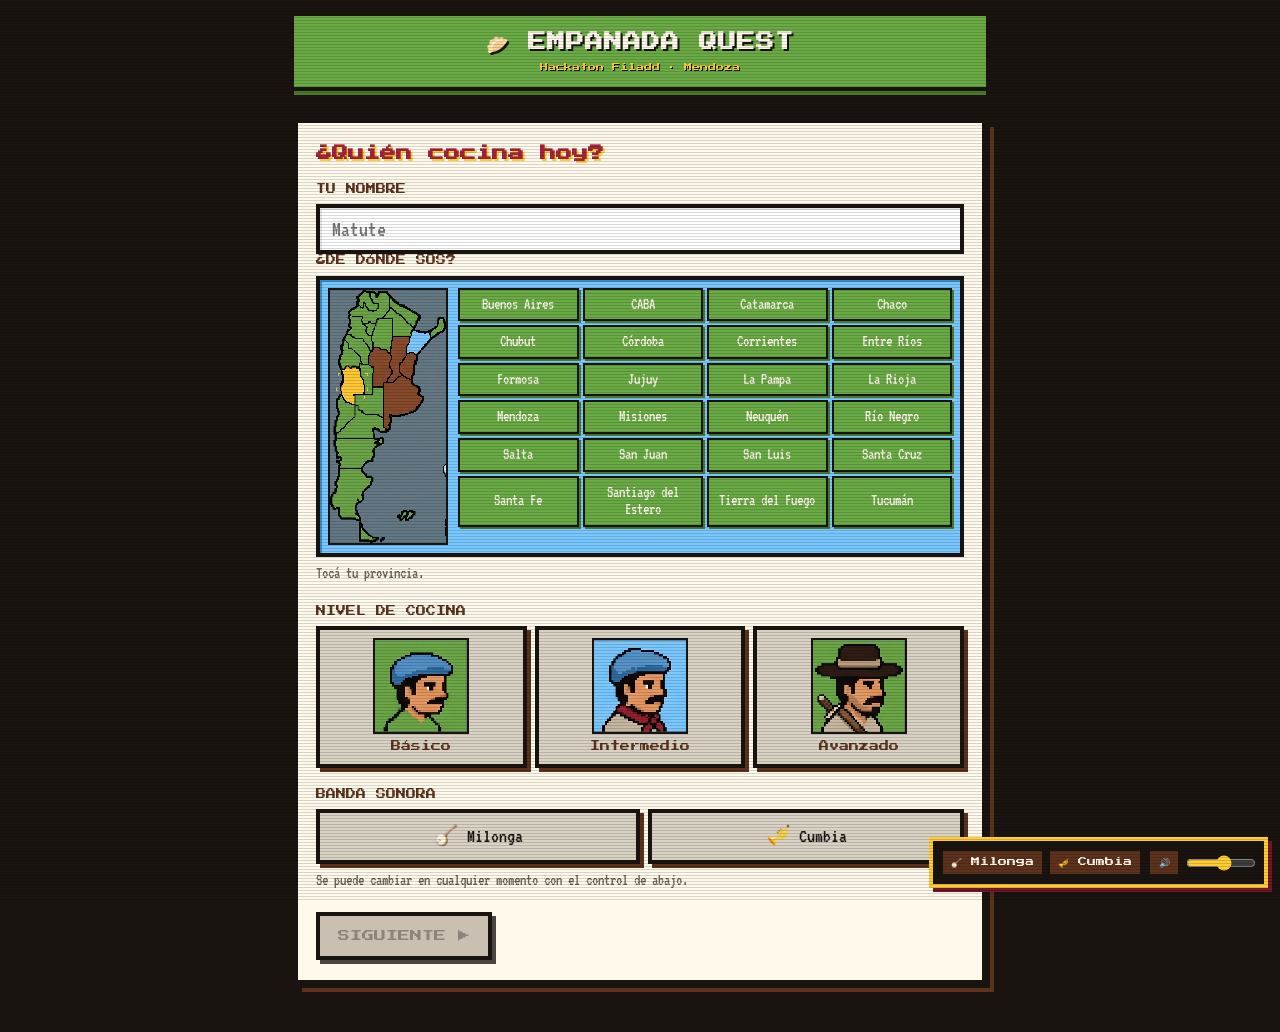
==== index.html @ ff3ee217 "Initial commit: Empanada Quest — juego web para aprender a cocinar Flujo completo en 8 pantallas (pe" ====
<!DOCTYPE html>
<html lang="es">
<head>
  <meta charset="UTF-8" />
  <meta name="viewport" content="width=device-width, initial-scale=1.0" />
  <title>Empanada Quest — Aprendé a cocinar empanadas criollas</title>
  <link rel="preconnect" href="https://fonts.googleapis.com" />
  <link rel="preconnect" href="https://fonts.gstatic.com" crossorigin />
  <link href="https://fonts.googleapis.com/css2?family=Press+Start+2P&family=VT323&display=swap" rel="stylesheet" />
  <link rel="stylesheet" href="styles.css" />
</head>
<body>
  <div class="crt-overlay"></div>

  <!-- Audio (loop durante todo el juego) -->
  <audio id="audio-milonga" src="music/milonga.mp3" loop preload="auto"></audio>
  <audio id="audio-cumbia"  src="music/cumbia.mp3"  loop preload="auto"></audio>

  <!-- Reproductor flotante -->
  <div class="music-player" id="music-player">
    <div class="music-player__tracks">
      <button class="music-btn" data-track="milonga" type="button">🪕 Milonga</button>
      <button class="music-btn" data-track="cumbia"  type="button">🎺 Cumbia</button>
    </div>
    <button class="music-btn music-btn--mute" id="btn-mute" type="button" title="Silenciar">🔊</button>
    <input id="volume" class="music-volume" type="range" min="0" max="100" value="55" aria-label="Volumen" />
  </div>

  <div class="app">
    <header class="hud">
      <h1 class="hud__title">🥟 EMPANADA QUEST</h1>
      <p class="hud__tag">Hackaton Filadd · Mendoza</p>
    </header>

    <main class="screens">

      <!-- 1. Welcome -->
      <section class="screen screen--welcome is-active" data-screen="welcome">
        <h2 class="screen__title">¿Quién cocina hoy?</h2>

        <label class="field">
          <span class="field__label">Tu nombre</span>
          <input id="input-name" class="field__input" type="text" maxlength="20" placeholder="Matute" autocomplete="off" />
        </label>

        <div class="field">
          <span class="field__label">¿De dónde sos?</span>
          <div class="map-wrap">
            <img class="sprite map-wrap__bg" src="assets/sprites/argentina.png" alt="" aria-hidden="true" />
            <div id="map-grid" class="map-grid" aria-label="Mapa de Argentina"></div>
          </div>
          <p class="field__hint">Tocá tu provincia.</p>
        </div>

        <div class="field">
          <span class="field__label">Nivel de cocina</span>
          <div class="skill-cards" id="skill-group">
            <label class="skill-card">
              <input type="radio" name="skill" value="basico" />
              <img src="assets/sprites/avatar-basico.png" alt="Básico" class="sprite skill-card__sprite" />
              <span class="skill-card__label">Básico</span>
            </label>
            <label class="skill-card">
              <input type="radio" name="skill" value="intermedio" />
              <img src="assets/sprites/avatar-intermedio.png" alt="Intermedio" class="sprite skill-card__sprite" />
              <span class="skill-card__label">Intermedio</span>
            </label>
            <label class="skill-card">
              <input type="radio" name="skill" value="avanzado" />
              <img src="assets/sprites/avatar-avanzado.png" alt="Avanzado" class="sprite skill-card__sprite" />
              <span class="skill-card__label">Avanzado</span>
            </label>
          </div>
        </div>

        <div class="field">
          <span class="field__label">Banda sonora</span>
          <div class="radio-group">
            <label class="radio"><input type="radio" name="welcome-track" value="milonga" /><span>🪕 Milonga</span></label>
            <label class="radio"><input type="radio" name="welcome-track" value="cumbia"  /><span>🎺 Cumbia</span></label>
          </div>
          <p class="field__hint">Se puede cambiar en cualquier momento con el control de abajo.</p>
        </div>

        <button id="btn-to-recipe" class="btn btn--primary" disabled>Siguiente ▶</button>
      </section>

      <!-- 2. Recipe selection -->
      <section class="screen screen--recipe" data-screen="recipe">
        <h2 class="screen__title">Elegí la receta</h2>

        <div class="recipe-card recipe-card--selected">
          <img src="assets/sprites/empanada-cocida.png" alt="Empanada" class="sprite recipe-card__sprite" />
          <div class="recipe-card__info">
            <h3>Empanadas criollas</h3>
            <p>De carne cortada a cuchillo. Clásicas de Argentina.</p>
          </div>
        </div>

        <div class="field">
          <span class="field__label">¿Cómo las cocinamos?</span>
          <div class="radio-group" id="style-group">
            <label class="radio"><input type="radio" name="style" value="horno" checked /><span>🔥 Al horno</span></label>
            <label class="radio"><input type="radio" name="style" value="fritas" /><span>🍳 Fritas</span></label>
          </div>
        </div>

        <div class="field">
          <span class="field__label">Pasas de uva</span>
          <div class="radio-group" id="raisins-group">
            <label class="radio"><input type="radio" name="raisins" value="no" checked /><span>Sin pasas</span></label>
            <label class="radio"><input type="radio" name="raisins" value="si" /><span>Con pasas (norte)</span></label>
          </div>
        </div>

        <div class="field">
          <span class="field__label">¿Cuántas hacemos?</span>
          <div class="radio-group" id="count-mode-group">
            <label class="radio"><input type="radio" name="countMode" value="empanadas" checked /><span>Por empanadas</span></label>
            <label class="radio"><input type="radio" name="countMode" value="comensales" /><span>Por comensales</span></label>
          </div>

          <div id="count-empanadas" class="count-input">
            <input id="input-empanadas" type="range" min="6" max="48" step="6" value="24" />
            <div class="count-readout"><span id="readout-empanadas">24</span> empanadas</div>
          </div>

          <div id="count-comensales" class="count-input is-hidden">
            <input id="input-comensales" type="number" min="1" max="12" value="6" />
            <div class="count-readout"><span id="readout-comensales">24</span> empanadas (4 por comensal)</div>
          </div>
        </div>

        <div class="nav-row">
          <button class="btn btn--ghost" data-back="welcome">◀ Volver</button>
          <button id="btn-to-ingredients" class="btn btn--primary">Ver ingredientes ▶</button>
        </div>
      </section>

      <!-- 3. Ingredients -->
      <section class="screen screen--ingredients" data-screen="ingredients">
        <h2 class="screen__title">Ingredientes</h2>
        <p class="screen__sub" id="ingredients-sub">Para 24 empanadas</p>
        <div id="ingredients-list" class="ingredients-list"></div>

        <div class="nav-row">
          <button class="btn btn--ghost" data-back="recipe">◀ Volver</button>
          <button id="btn-to-shopping" class="btn btn--primary">¿Dónde consigo esto? ▶</button>
        </div>
      </section>

      <!-- 4. Shopping suggestions -->
      <section class="screen screen--shopping" data-screen="shopping">
        <h2 class="screen__title">¿Dónde comprar?</h2>

        <label class="celiac-check">
          <input type="checkbox" id="input-celiac" />
          <span>¿Algún comensal es celíaco? 🌾</span>
        </label>
        <p id="celiac-note" class="celiac-note is-hidden">Las tapas y la harina aparecen como <b>sin TACC</b>. Buscá el logo oficial.</p>

        <h3 class="section-title">🏪 Comercios cerca tuyo</h3>
        <div id="stores-list" class="stores-list"></div>

        <h3 class="section-title">🥟 Comparativa de tapas (abril 2026)</h3>
        <p class="note">Precios estimados en ARS.</p>
        <div id="tapas-table" class="tapas-table"></div>

        <h3 class="section-title">👨‍🍳 Recomendaciones</h3>
        <div id="recommendations" class="recommendations"></div>

        <div class="nav-row">
          <button class="btn btn--ghost" data-back="ingredients">◀ Volver</button>
          <button id="btn-to-checklist" class="btn btn--primary">Armar lista de compras ▶</button>
        </div>
      </section>

      <!-- 5. Shopping checklist -->
      <section class="screen screen--checklist" data-screen="checklist">
        <h2 class="screen__title">Lista de compras</h2>
        <p class="screen__sub">Tildá a medida que vayas consiguiendo las cosas.</p>

        <div class="progress">
          <div id="progress-bar" class="progress__bar"></div>
          <span id="progress-label" class="progress__label">0 / 0</span>
        </div>

        <div id="checklist" class="checklist"></div>

        <div class="nav-row">
          <button class="btn btn--ghost" data-back="shopping">◀ Volver</button>
          <button id="btn-to-kitchen" class="btn btn--primary" disabled>A la cocina ▶</button>
        </div>
      </section>

      <!-- 6. Kitchen -->
      <section class="screen screen--kitchen" data-screen="kitchen">
        <h2 class="screen__title">La cocina</h2>

        <div class="kitchen-scene">
          <img id="kitchen-gaucho" class="sprite kitchen-scene__gaucho" src="assets/sprites/avatar-intermedio.png" alt="Gaucho" />
          <div class="kitchen-scene__bubble" id="kitchen-bubble">¡Arrancamos!</div>
          <div class="kitchen-scene__bench">
            <img class="sprite kitchen-scene__item" src="assets/sprites/tabla.png" alt="Tabla" />
            <img class="sprite kitchen-scene__item" src="assets/sprites/cuchillo.png" alt="Cuchillo" />
            <img class="sprite kitchen-scene__item" src="assets/sprites/olla.png" alt="Olla" />
            <img class="sprite kitchen-scene__item" src="assets/sprites/bowl-relleno.png" alt="Bowl" />
            <img class="sprite kitchen-scene__item" src="assets/sprites/sarten.png" alt="Sartén" />
            <img class="sprite kitchen-scene__item" src="assets/sprites/fuego.png" alt="Fuego" />
          </div>
        </div>

        <h3 class="section-title">Utensilios</h3>
        <ul id="utensils-list" class="utensils-list"></ul>

        <div class="nav-row">
          <button class="btn btn--ghost" data-back="checklist">◀ Volver</button>
          <button id="btn-start-cooking" class="btn btn--primary">¡Empezar a cocinar! ▶</button>
        </div>
      </section>

      <!-- 7. Cooking with timer -->
      <section class="screen screen--cooking" data-screen="cooking">
        <h2 class="screen__title">¡A cocinar!</h2>
        <p class="note" title="Es tiempo de juego, no real">⏱ Tiempo total: <span id="total-time">0</span>s (tiempo de juego — no real).</p>

        <div class="progress">
          <div id="cook-bar" class="progress__bar"></div>
          <span id="cook-label" class="progress__label">00:00</span>
        </div>

        <ol id="steps-list" class="steps-list"></ol>

        <div class="nav-row">
          <button id="btn-pause" class="btn btn--ghost">⏸ Pausar</button>
          <button id="btn-skip"  class="btn btn--ghost">⏭ Saltar paso</button>
        </div>
      </section>

      <!-- 8. Done -->
      <section class="screen screen--done" data-screen="done">
        <div class="done-hero">
          <img src="assets/sprites/empanada-cocida.png" alt="Empanadas" class="sprite done-hero__sprite" />
          <h2 id="done-title" class="screen__title">¡Listas!</h2>
          <p id="done-message" class="done-message"></p>
        </div>

        <ul id="done-summary" class="done-summary"></ul>

        <div class="nav-row">
          <button id="btn-replay" class="btn btn--primary">🔁 Jugar de nuevo</button>
          <button id="btn-share" class="btn btn--ghost">📋 Compartir</button>
        </div>
      </section>

    </main>
  </div>

  <script src="js/data.js"></script>
  <script src="js/state.js"></script>
  <script src="js/scaling.js"></script>
  <script src="js/music.js"></script>
  <script src="js/screens.js"></script>
  <script src="js/app.js"></script>
</body>
</html>
---- styles.css ----
/* ============================================================
   Empanada Quest — estilo 8 bits gaucho
   Paleta limitada, tipografías pixel, bordes box-shadow, steps().
   ============================================================ */

:root {
  --c-pampa: #6aaa45;
  --c-pampa-dark: #4a7a2a;
  --c-cielo: #78c8ff;
  --c-cielo-dark: #3a8dc8;
  --c-sol: #ffcc33;
  --c-tierra: #8a4b2a;
  --c-tierra-dark: #5c321c;
  --c-facon: #d9d2c4;
  --c-poncho: #a4243b;
  --c-poncho-dark: #70162a;
  --c-noche: #1a1410;
  --c-blanco: #fff9ec;
  --c-gris: #6b6258;

  --pixel: 4px;
  --pixel-half: 2px;

  --font-title: 'Press Start 2P', monospace;
  --font-body: 'VT323', monospace;
}

* {
  box-sizing: border-box;
  margin: 0;
  padding: 0;
}

html, body {
  background: var(--c-noche);
  color: var(--c-blanco);
  font-family: var(--font-body);
  font-size: 22px;
  line-height: 1.35;
  min-height: 100vh;
  image-rendering: pixelated;
  -webkit-font-smoothing: none;
  -moz-osx-font-smoothing: grayscale;
}

img, .sprite {
  image-rendering: pixelated;
  image-rendering: -moz-crisp-edges;
  display: block;
}

/* Scanlines CRT sutil */
.crt-overlay {
  pointer-events: none;
  position: fixed; inset: 0;
  background: repeating-linear-gradient(
    to bottom,
    rgba(0,0,0,0) 0 2px,
    rgba(0,0,0,0.15) 2px 3px
  );
  z-index: 9999;
  mix-blend-mode: multiply;
}

.app {
  max-width: 720px;
  margin: 0 auto;
  padding: 16px 14px 48px;
}

/* ---------- HUD ---------- */
.hud {
  background: var(--c-pampa);
  border-bottom: var(--pixel) solid var(--c-noche);
  padding: 14px 16px;
  text-align: center;
  box-shadow:
    0 var(--pixel) 0 var(--c-pampa-dark),
    0 calc(var(--pixel) * 2) 0 var(--c-noche);
  margin-bottom: 28px;
}
.hud__title {
  font-family: var(--font-title);
  font-size: 18px;
  color: var(--c-blanco);
  text-shadow: 2px 2px 0 var(--c-noche);
  letter-spacing: 1px;
}
.hud__tag {
  font-family: var(--font-title);
  font-size: 8px;
  color: var(--c-sol);
  margin-top: 8px;
  text-shadow: 1px 1px 0 var(--c-noche);
}

/* ---------- Pantallas ---------- */
.screens { display: block; }
.screen {
  display: none;
  background: var(--c-blanco);
  color: var(--c-noche);
  padding: 20px 18px;
  box-shadow:
    var(--pixel) var(--pixel) 0 var(--c-noche),
    calc(var(--pixel) * 2) calc(var(--pixel) * 2) 0 var(--c-tierra-dark);
  border: var(--pixel) solid var(--c-noche);
  animation: pop-in 320ms steps(4) both;
}
.screen.is-active { display: block; }
@keyframes pop-in {
  0% { transform: translateY(8px); opacity: 0; }
  100% { transform: translateY(0); opacity: 1; }
}

.screen__title {
  font-family: var(--font-title);
  font-size: 16px;
  color: var(--c-poncho);
  margin-bottom: 18px;
  text-shadow: 2px 2px 0 var(--c-sol);
}
.screen__sub {
  font-size: 20px;
  color: var(--c-gris);
  margin-bottom: 14px;
}
.section-title {
  font-family: var(--font-title);
  font-size: 12px;
  color: var(--c-tierra-dark);
  margin: 22px 0 12px;
  text-transform: uppercase;
}
.note {
  font-size: 18px;
  color: var(--c-gris);
  margin-bottom: 10px;
  font-style: italic;
}

/* ---------- Fields ---------- */
.field {
  margin-bottom: 20px;
}
.field__label {
  display: block;
  font-family: var(--font-title);
  font-size: 10px;
  color: var(--c-tierra-dark);
  margin-bottom: 8px;
  text-transform: uppercase;
}
.field__input {
  width: 100%;
  font-family: var(--font-body);
  font-size: 22px;
  padding: 10px 12px;
  border: var(--pixel) solid var(--c-noche);
  background: #fff;
  color: var(--c-noche);
  box-shadow: inset 2px 2px 0 rgba(0,0,0,0.1);
}
.field__input:focus {
  outline: none;
  box-shadow: 0 0 0 var(--pixel) var(--c-sol);
}
.field__hint {
  font-size: 16px;
  color: var(--c-gris);
  margin-top: 6px;
}

/* ---------- Skill cards (avatares) ---------- */
.skill-cards {
  display: grid;
  grid-template-columns: repeat(3, 1fr);
  gap: 8px;
}
.skill-card {
  position: relative;
  display: flex;
  flex-direction: column;
  align-items: center;
  padding: 8px 6px 10px;
  background: var(--c-facon);
  border: var(--pixel) solid var(--c-noche);
  box-shadow: var(--pixel) var(--pixel) 0 var(--c-tierra-dark);
  cursor: pointer;
  transition: transform 120ms steps(2);
}
.skill-card:hover { background: var(--c-cielo); }
.skill-card input {
  position: absolute;
  opacity: 0;
  pointer-events: none;
}
.skill-card__sprite {
  width: 96px;
  height: 96px;
  image-rendering: pixelated;
  border: 2px solid var(--c-noche);
  background: var(--c-pampa);
}
.skill-card__label {
  margin-top: 6px;
  font-family: var(--font-title);
  font-size: 10px;
  color: var(--c-tierra-dark);
  text-align: center;
}
.skill-card.is-selected {
  background: var(--c-sol);
  transform: translate(var(--pixel-half), var(--pixel-half));
  box-shadow: var(--pixel-half) var(--pixel-half) 0 var(--c-poncho-dark);
  outline: var(--pixel) solid var(--c-poncho);
}
.skill-card.is-selected .skill-card__sprite { border-color: var(--c-poncho); }
@media (max-width: 480px) {
  .skill-card__sprite { width: 72px; height: 72px; }
  .skill-card__label { font-size: 9px; }
}

/* ---------- Radios ---------- */
.radio-group {
  display: flex;
  flex-wrap: wrap;
  gap: 8px;
}
.radio {
  flex: 1 1 auto;
  min-width: 120px;
  position: relative;
  cursor: pointer;
}
.radio input {
  position: absolute;
  opacity: 0;
  pointer-events: none;
}
.radio span {
  display: block;
  text-align: center;
  background: var(--c-facon);
  color: var(--c-noche);
  padding: 10px 12px;
  border: var(--pixel) solid var(--c-noche);
  font-size: 20px;
  box-shadow: var(--pixel) var(--pixel) 0 var(--c-tierra-dark);
  transition: transform 120ms steps(2);
}
.radio input:checked + span {
  background: var(--c-sol);
  transform: translate(var(--pixel-half), var(--pixel-half));
  box-shadow: var(--pixel-half) var(--pixel-half) 0 var(--c-tierra-dark);
}
.radio:hover span { background: var(--c-cielo); }

/* ---------- Map ---------- */
.map-wrap {
  position: relative;
  display: grid;
  grid-template-columns: 120px 1fr;
  gap: 10px;
  align-items: start;
  padding: 8px;
  background: var(--c-cielo);
  border: var(--pixel) solid var(--c-noche);
  box-shadow: inset 2px 2px 0 var(--c-cielo-dark);
}
.map-wrap__bg {
  width: 120px;
  height: auto;
  image-rendering: pixelated;
  border: var(--pixel-half) solid var(--c-noche);
  background: var(--c-cielo-dark);
}
@media (max-width: 480px) {
  .map-wrap { grid-template-columns: 1fr; }
  .map-wrap__bg { width: 100px; margin: 0 auto; }
}

.map-grid {
  display: grid;
  grid-template-columns: repeat(auto-fill, minmax(100px, 1fr));
  gap: 4px;
  padding: 0;
  background: transparent;
  border: none;
  box-shadow: none;
}
.prov-tile {
  font-family: var(--font-body);
  font-size: 16px;
  padding: 6px 4px;
  background: var(--c-pampa);
  color: var(--c-blanco);
  border: var(--pixel-half) solid var(--c-noche);
  cursor: pointer;
  text-align: center;
  line-height: 1.1;
  box-shadow: var(--pixel-half) var(--pixel-half) 0 var(--c-pampa-dark);
  transition: transform 80ms steps(2);
}
.prov-tile:hover {
  background: var(--c-sol);
  color: var(--c-noche);
}
.prov-tile.is-selected {
  background: var(--c-poncho);
  color: var(--c-blanco);
  transform: translate(1px, 1px);
  box-shadow: 1px 1px 0 var(--c-poncho-dark);
  animation: pulse 600ms steps(4) infinite alternate;
}
@keyframes pulse {
  from { outline: 2px solid var(--c-sol); }
  to   { outline: 4px solid var(--c-sol); }
}

/* ---------- Buttons ---------- */
.btn {
  font-family: var(--font-title);
  font-size: 12px;
  padding: 14px 18px;
  border: var(--pixel) solid var(--c-noche);
  cursor: pointer;
  background: var(--c-facon);
  color: var(--c-noche);
  box-shadow: var(--pixel) var(--pixel) 0 var(--c-noche);
  transition: transform 80ms steps(2);
  text-transform: uppercase;
}
.btn:hover { background: var(--c-sol); }
.btn:active {
  transform: translate(var(--pixel-half), var(--pixel-half));
  box-shadow: var(--pixel-half) var(--pixel-half) 0 var(--c-noche);
}
.btn:disabled {
  background: #c9c0b1;
  color: #8b847a;
  cursor: not-allowed;
  box-shadow: var(--pixel) var(--pixel) 0 #4a4540;
}
.btn--primary {
  background: var(--c-poncho);
  color: var(--c-blanco);
}
.btn--primary:hover { background: var(--c-sol); color: var(--c-noche); }
.btn--ghost {
  background: transparent;
  color: var(--c-noche);
}

.nav-row {
  display: flex;
  justify-content: space-between;
  gap: 10px;
  margin-top: 24px;
  flex-wrap: wrap;
}
.nav-row .btn { flex: 1 1 140px; }

/* ---------- Recipe card ---------- */
.recipe-card {
  display: flex;
  gap: 14px;
  align-items: center;
  padding: 14px;
  background: var(--c-sol);
  border: var(--pixel) solid var(--c-noche);
  box-shadow: var(--pixel) var(--pixel) 0 var(--c-poncho-dark);
  margin-bottom: 22px;
}
.recipe-card__sprite {
  width: 80px;
  height: auto;
  image-rendering: pixelated;
}
.recipe-card__info h3 {
  font-family: var(--font-title);
  font-size: 12px;
  margin-bottom: 6px;
}
.recipe-card__info p {
  font-size: 18px;
  color: var(--c-tierra-dark);
}

.count-input {
  display: block;
  margin-top: 10px;
  padding: 10px;
  background: #fff;
  border: var(--pixel-half) solid var(--c-noche);
}
.count-input.is-hidden { display: none; }
.count-input input[type="range"] { width: 100%; }
.count-input input[type="number"] {
  font-family: var(--font-body);
  font-size: 24px;
  width: 100%;
  padding: 6px 8px;
  border: var(--pixel-half) solid var(--c-noche);
}
.count-readout {
  margin-top: 8px;
  font-family: var(--font-title);
  font-size: 12px;
  color: var(--c-poncho);
  text-align: center;
}

/* ---------- Ingredients ---------- */
.ingredients-list { display: flex; flex-direction: column; gap: 18px; }
.ingredient-group__title {
  font-family: var(--font-title);
  font-size: 11px;
  color: var(--c-tierra-dark);
  margin-bottom: 8px;
  text-transform: uppercase;
}
.ingredient-group__list {
  list-style: none;
  display: flex;
  flex-direction: column;
  gap: 6px;
}
.ingredient-item {
  display: grid;
  grid-template-columns: 44px 110px 1fr;
  gap: 12px;
  align-items: center;
  padding: 6px 10px;
  background: var(--c-facon);
  border-left: var(--pixel) solid var(--c-tierra);
}
.ingredient-item__icon {
  width: 40px;
  height: 40px;
  object-fit: contain;
  image-rendering: pixelated;
  text-align: center;
  font-size: 20px;
  color: var(--c-tierra);
}
.ingredient-item__icon--dot {
  display: flex;
  align-items: center;
  justify-content: center;
}
.ingredient-item__qty {
  font-family: var(--font-title);
  font-size: 11px;
  color: var(--c-poncho);
}

/* ---------- Celíaco check ---------- */
.celiac-check {
  display: flex;
  align-items: center;
  gap: 10px;
  padding: 12px;
  background: var(--c-cielo);
  border: var(--pixel) solid var(--c-noche);
  cursor: pointer;
  margin-bottom: 12px;
  font-size: 20px;
  color: var(--c-noche);
}
.celiac-check input { width: 20px; height: 20px; cursor: pointer; }
.celiac-note {
  font-size: 18px;
  padding: 8px 12px;
  background: var(--c-sol);
  border-left: var(--pixel) solid var(--c-noche);
  margin-bottom: 18px;
}
.is-hidden { display: none !important; }

/* ---------- Stores ---------- */
.stores-list {
  display: flex;
  flex-direction: column;
  gap: 12px;
}
.store-card {
  background: var(--c-facon);
  border: var(--pixel) solid var(--c-noche);
  padding: 12px;
  box-shadow: var(--pixel-half) var(--pixel-half) 0 var(--c-tierra-dark);
}
.store-card__head {
  display: flex;
  justify-content: space-between;
  gap: 8px;
  align-items: baseline;
  flex-wrap: wrap;
  margin-bottom: 4px;
}
.store-card__name {
  font-family: var(--font-title);
  font-size: 11px;
  color: var(--c-poncho);
}
.store-card__type {
  font-family: var(--font-title);
  font-size: 8px;
  color: var(--c-pampa-dark);
  background: var(--c-blanco);
  padding: 2px 6px;
  border: 1px solid var(--c-noche);
}
.store-card__meta {
  font-size: 16px;
  color: var(--c-gris);
  margin-bottom: 6px;
}
.store-card__pick { font-size: 18px; margin-bottom: 8px; }
.store-card__dir {
  display: inline-block;
  font-family: var(--font-title);
  font-size: 10px;
  color: var(--c-blanco);
  background: var(--c-pampa-dark);
  padding: 6px 10px;
  text-decoration: none;
  border: 2px solid var(--c-noche);
}
.store-card__dir:hover { background: var(--c-sol); color: var(--c-noche); }

/* ---------- Tapas table ---------- */
.tapas-table {
  display: flex;
  flex-direction: column;
  gap: 2px;
  border: var(--pixel) solid var(--c-noche);
  background: var(--c-noche);
}
.tapas-row {
  display: grid;
  grid-template-columns: 1.2fr 1.4fr 1fr 2fr;
  gap: 8px;
  padding: 10px 12px;
  background: var(--c-blanco);
  font-size: 16px;
  align-items: start;
}
.tapas-row--head {
  background: var(--c-tierra-dark);
  color: var(--c-blanco);
  font-family: var(--font-title);
  font-size: 10px;
  text-transform: uppercase;
}
.tapas-row--star {
  background: var(--c-sol);
}
.tapas-brand {
  font-family: var(--font-title);
  font-size: 11px;
  color: var(--c-poncho);
}
.tapas-row--star .tapas-brand { color: var(--c-poncho-dark); }
.tapas-where { display: block; font-weight: bold; }
.tapas-badge {
  display: block;
  font-size: 15px;
  color: var(--c-gris);
  font-style: italic;
  margin-top: 2px;
}
.tapas-row--star .tapas-badge { color: var(--c-tierra-dark); }
@media (max-width: 560px) {
  .tapas-row { grid-template-columns: 1fr; gap: 2px; }
  .tapas-row--head { display: none; }
  .tapas-brand::before { content: "Marca: "; font-family: var(--font-body); font-size: 14px; }
}

/* ---------- Recommendations ---------- */
.recommendations {
  display: flex;
  flex-direction: column;
  gap: 10px;
}
.reco-card {
  background: var(--c-facon);
  border-left: var(--pixel) solid var(--c-poncho);
  padding: 10px 12px;
}
.reco-card h4 {
  font-family: var(--font-title);
  font-size: 11px;
  color: var(--c-poncho);
  margin-bottom: 4px;
}
.reco-card p { font-size: 18px; }

/* ---------- Checklist ---------- */
.progress {
  position: relative;
  height: 26px;
  background: var(--c-noche);
  border: var(--pixel) solid var(--c-noche);
  margin-bottom: 18px;
}
.progress__bar {
  height: 100%;
  width: 0%;
  background: var(--c-pampa);
  transition: width 220ms steps(8);
  box-shadow: inset 0 -4px 0 var(--c-pampa-dark);
}
.progress__label {
  position: absolute;
  inset: 0;
  display: flex;
  align-items: center;
  justify-content: center;
  font-family: var(--font-title);
  font-size: 10px;
  color: var(--c-blanco);
  text-shadow: 1px 1px 0 var(--c-noche);
}

.checklist {
  display: flex;
  flex-direction: column;
  gap: 6px;
}
.check-item {
  display: grid;
  grid-template-columns: 26px 40px 110px 1fr;
  align-items: center;
  gap: 10px;
  padding: 8px 10px;
  background: var(--c-facon);
  border: var(--pixel-half) solid var(--c-noche);
  cursor: pointer;
  font-size: 20px;
}
.check-item input { width: 20px; height: 20px; cursor: pointer; }
.check-item__icon {
  width: 36px;
  height: 36px;
  object-fit: contain;
  image-rendering: pixelated;
  text-align: center;
  color: var(--c-tierra);
}
.check-item__icon--dot {
  display: flex;
  align-items: center;
  justify-content: center;
}
.check-item__qty {
  font-family: var(--font-title);
  font-size: 10px;
  color: var(--c-poncho);
}
.check-item.is-done {
  background: var(--c-pampa);
  color: var(--c-blanco);
  text-decoration: line-through;
}
.check-item.is-done .check-item__qty { color: var(--c-sol); }

/* ---------- Kitchen ---------- */
.kitchen-scene {
  background: linear-gradient(to bottom, var(--c-cielo) 0 60%, var(--c-tierra) 60% 100%);
  border: var(--pixel) solid var(--c-noche);
  padding: 20px 16px 30px;
  position: relative;
  margin-bottom: 20px;
  min-height: 180px;
}
.kitchen-scene__gaucho {
  width: 96px;
  height: 96px;
  display: inline-block;
  vertical-align: middle;
  image-rendering: pixelated;
  border: var(--pixel) solid var(--c-noche);
  background: var(--c-pampa);
  animation: bob 700ms steps(2) infinite alternate;
}
@keyframes bob {
  from { transform: translateY(0); }
  to   { transform: translateY(-4px); }
}
.kitchen-scene__bubble {
  display: inline-block;
  margin-left: 10px;
  padding: 8px 12px;
  background: var(--c-blanco);
  color: var(--c-noche);
  border: var(--pixel-half) solid var(--c-noche);
  font-size: 18px;
  box-shadow: var(--pixel-half) var(--pixel-half) 0 var(--c-noche);
  vertical-align: middle;
  max-width: 55%;
}
.kitchen-scene__bench {
  position: absolute;
  bottom: 6px;
  left: 16px;
  right: 16px;
  display: flex;
  justify-content: space-between;
  align-items: flex-end;
  gap: 6px;
}
.kitchen-scene__item {
  width: 48px;
  height: 48px;
  object-fit: contain;
  image-rendering: pixelated;
}

.utensils-list {
  list-style: none;
  display: flex;
  flex-wrap: wrap;
  gap: 6px;
}
.utensil-item {
  display: flex;
  align-items: center;
  gap: 8px;
  padding: 6px 10px;
  background: var(--c-facon);
  border: var(--pixel-half) solid var(--c-noche);
  font-size: 18px;
}
.utensil-item__icon {
  width: 28px;
  height: 28px;
  object-fit: contain;
  image-rendering: pixelated;
}
.utensil-item__label::before { content: "✓ "; color: var(--c-pampa-dark); }

/* ---------- Cooking ---------- */
.steps-list {
  list-style: none;
  display: flex;
  flex-direction: column;
  gap: 10px;
  counter-reset: step;
}
.step-item {
  padding: 12px;
  background: var(--c-facon);
  border-left: var(--pixel) solid var(--c-gris);
  opacity: 0.55;
  transition: opacity 200ms steps(4);
}
.step-item.is-current {
  opacity: 1;
  border-left-color: var(--c-poncho);
  background: var(--c-sol);
  animation: flash 500ms steps(4) infinite alternate;
}
@keyframes flash {
  from { box-shadow: inset 0 0 0 0 var(--c-poncho); }
  to   { box-shadow: inset 0 0 0 4px var(--c-poncho); }
}
.step-item.is-done {
  opacity: 0.9;
  background: var(--c-pampa);
  color: var(--c-blanco);
  border-left-color: var(--c-pampa-dark);
  text-decoration: line-through;
}
.step-item__head {
  display: flex;
  align-items: center;
  gap: 10px;
  margin-bottom: 6px;
}
.step-item__icon {
  width: 36px;
  height: 36px;
  object-fit: contain;
  image-rendering: pixelated;
  flex-shrink: 0;
}
.step-item__title {
  flex: 1;
  font-family: var(--font-title);
  font-size: 11px;
  color: var(--c-poncho);
}
.step-item.is-done .step-item__title { color: var(--c-blanco); }
.step-item__dur {
  font-family: var(--font-title);
  font-size: 10px;
  color: var(--c-tierra-dark);
}
.step-item__text { font-size: 18px; }

/* ---------- Done ---------- */
.done-hero {
  text-align: center;
  padding: 20px 10px;
  background: linear-gradient(180deg, var(--c-sol) 0 50%, var(--c-pampa) 50% 100%);
  border: var(--pixel) solid var(--c-noche);
  margin-bottom: 18px;
}
.done-hero__sprite {
  width: 160px;
  height: auto;
  image-rendering: pixelated;
  margin: 0 auto 8px;
  animation: pop 600ms steps(4) infinite alternate;
}
@keyframes pop {
  from { transform: scale(1); }
  to   { transform: scale(1.08); }
}
.done-message {
  font-size: 20px;
  color: var(--c-blanco);
  text-shadow: 1px 1px 0 var(--c-noche);
  margin-top: 8px;
}
.done-summary {
  list-style: none;
  display: flex;
  flex-direction: column;
  gap: 6px;
  padding: 12px;
  background: var(--c-facon);
  border: var(--pixel) solid var(--c-noche);
}
.done-summary li {
  font-size: 18px;
  padding: 4px 0;
  border-bottom: 1px dashed var(--c-gris);
}
.done-summary li:last-child { border-bottom: none; }

/* ---------- Music player (flotante) ---------- */
.music-player {
  position: fixed;
  bottom: 12px;
  right: 12px;
  z-index: 100;
  display: flex;
  align-items: center;
  gap: 6px;
  padding: 8px;
  background: var(--c-noche);
  border: var(--pixel) solid var(--c-sol);
  box-shadow: var(--pixel) var(--pixel) 0 var(--c-poncho-dark);
  font-family: var(--font-title);
  font-size: 9px;
}
.music-player__tracks {
  display: flex;
  gap: 4px;
}
.music-btn {
  font-family: var(--font-title);
  font-size: 9px;
  padding: 6px 8px;
  background: var(--c-tierra-dark);
  color: var(--c-blanco);
  border: 2px solid var(--c-noche);
  cursor: pointer;
  transition: transform 80ms steps(2);
}
.music-btn:hover { background: var(--c-poncho); }
.music-btn.is-active {
  background: var(--c-sol);
  color: var(--c-noche);
  box-shadow: inset 2px 2px 0 rgba(0,0,0,0.25);
}
.music-btn--mute { min-width: 32px; }
.music-volume {
  width: 70px;
  accent-color: var(--c-sol);
}
@media (max-width: 560px) {
  .music-player {
    bottom: 6px;
    right: 6px;
    padding: 6px;
    gap: 4px;
  }
  .music-volume { width: 48px; }
  .music-btn { padding: 4px 6px; font-size: 8px; }
}

/* ---------- Responsive tweaks ---------- */
@media (max-width: 480px) {
  .hud__title { font-size: 14px; }
  .screen__title { font-size: 13px; }
  .ingredient-item, .check-item { grid-template-columns: 90px 1fr; }
  .check-item input { grid-column: 1; }
  .check-item__qty { grid-column: 1; font-size: 9px; }
}
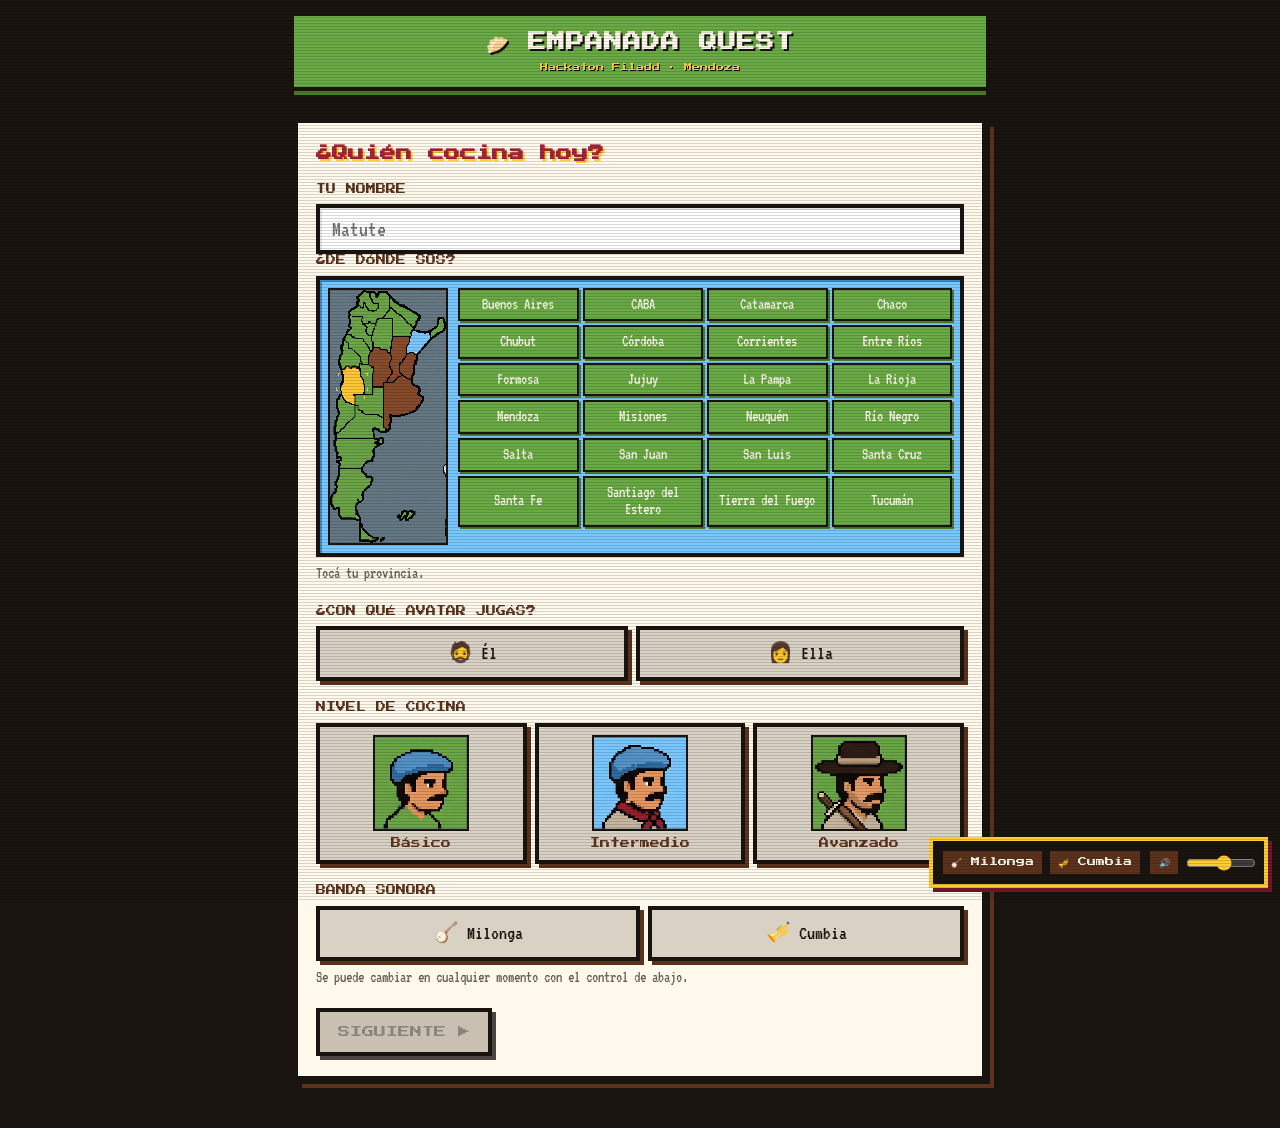
==== commit 6659d9a5: "Agregar selector de género y avatares femeninos El perfil ahora pide género (él/ella); las skill-car" ====
--- a/index.html
+++ b/index.html
@@ -53,21 +53,29 @@
         </div>
 
         <div class="field">
+          <span class="field__label">¿Con qué avatar jugás?</span>
+          <div class="radio-group" id="gender-group">
+            <label class="radio"><input type="radio" name="gender" value="m" /><span>🧔 Él</span></label>
+            <label class="radio"><input type="radio" name="gender" value="f" /><span>👩 Ella</span></label>
+          </div>
+        </div>
+
+        <div class="field">
           <span class="field__label">Nivel de cocina</span>
           <div class="skill-cards" id="skill-group">
-            <label class="skill-card">
+            <label class="skill-card" data-skill="basico">
               <input type="radio" name="skill" value="basico" />
-              <img src="assets/sprites/avatar-basico.png" alt="Básico" class="sprite skill-card__sprite" />
+              <img alt="Básico" class="sprite skill-card__sprite" />
               <span class="skill-card__label">Básico</span>
             </label>
-            <label class="skill-card">
+            <label class="skill-card" data-skill="intermedio">
               <input type="radio" name="skill" value="intermedio" />
-              <img src="assets/sprites/avatar-intermedio.png" alt="Intermedio" class="sprite skill-card__sprite" />
+              <img alt="Intermedio" class="sprite skill-card__sprite" />
               <span class="skill-card__label">Intermedio</span>
             </label>
-            <label class="skill-card">
+            <label class="skill-card" data-skill="avanzado">
               <input type="radio" name="skill" value="avanzado" />
-              <img src="assets/sprites/avatar-avanzado.png" alt="Avanzado" class="sprite skill-card__sprite" />
+              <img alt="Avanzado" class="sprite skill-card__sprite" />
               <span class="skill-card__label">Avanzado</span>
             </label>
           </div>
@@ -241,6 +249,7 @@
       <section class="screen screen--done" data-screen="done">
         <div class="done-hero">
           <img src="assets/sprites/empanada-cocida.png" alt="Empanadas" class="sprite done-hero__sprite" />
+          <img src="assets/sprites/avatar-intermedio.png" alt="" class="sprite done-hero__avatar" />
           <h2 id="done-title" class="screen__title">¡Listas!</h2>
           <p id="done-message" class="done-message"></p>
         </div>
--- a/styles.css
+++ b/styles.css
@@ -814,6 +814,14 @@
   margin: 0 auto 8px;
   animation: pop 600ms steps(4) infinite alternate;
 }
+.done-hero__avatar {
+  width: 80px;
+  height: 80px;
+  image-rendering: pixelated;
+  margin: 4px auto 0;
+  border: var(--pixel-half) solid var(--c-noche);
+  background: var(--c-pampa);
+}
 @keyframes pop {
   from { transform: scale(1); }
   to   { transform: scale(1.08); }
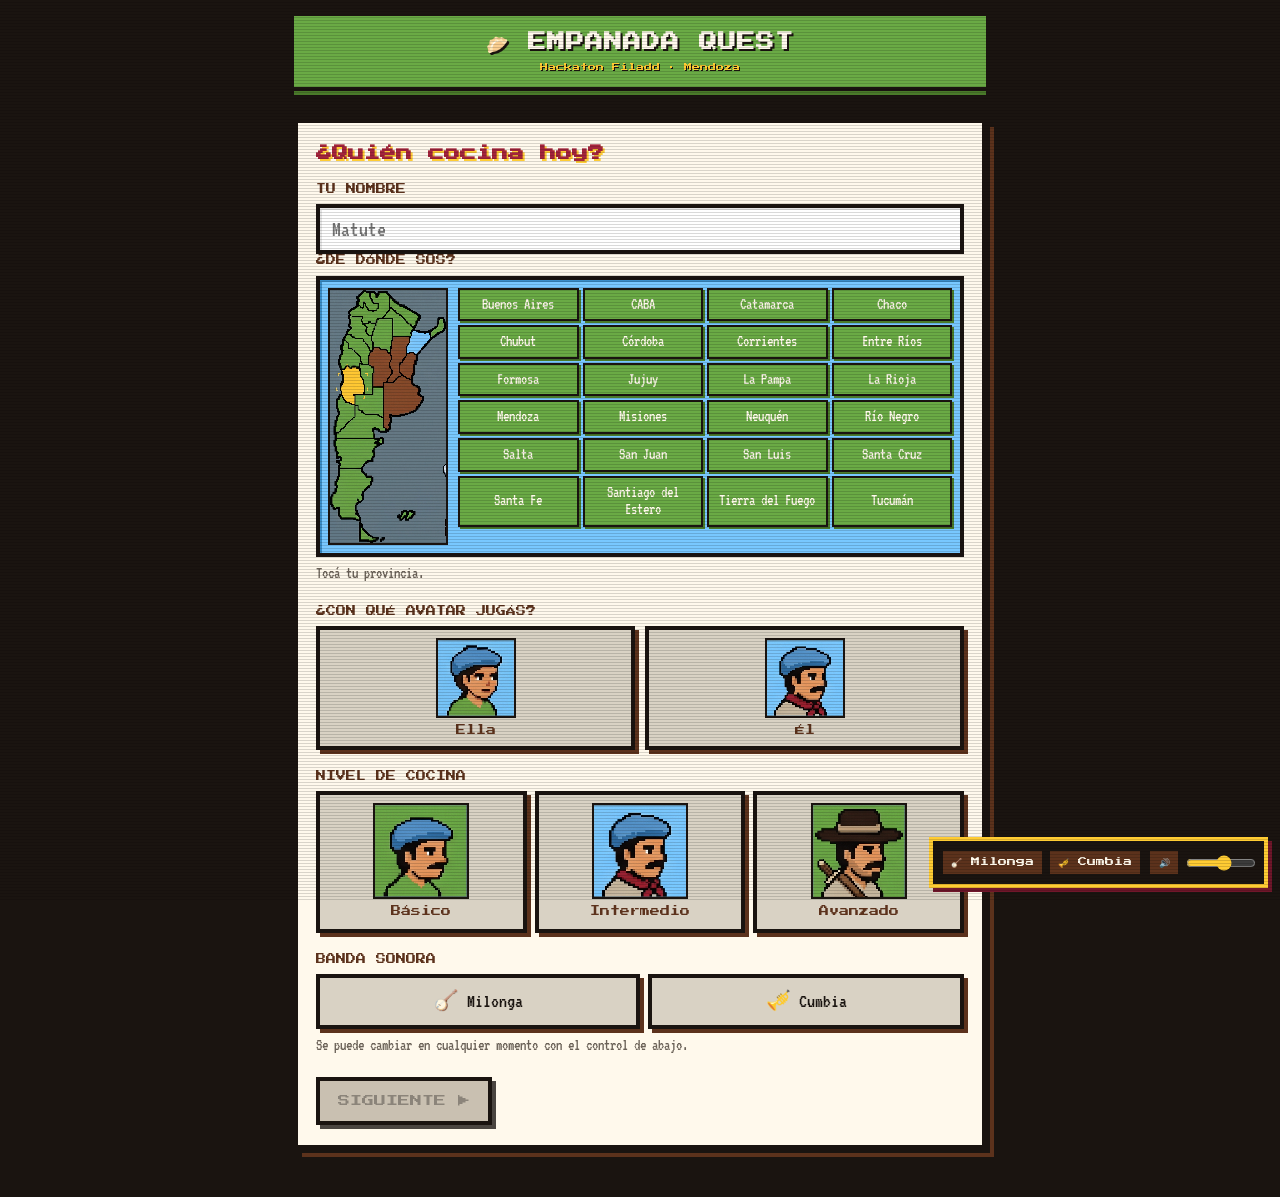
==== commit c6fd6b42: "Agrupar checklist por comercio con fondos + avatares en selector de género La lista de compras ahora" ====
--- a/index.html
+++ b/index.html
@@ -54,9 +54,17 @@
 
         <div class="field">
           <span class="field__label">¿Con qué avatar jugás?</span>
-          <div class="radio-group" id="gender-group">
-            <label class="radio"><input type="radio" name="gender" value="m" /><span>🧔 Él</span></label>
-            <label class="radio"><input type="radio" name="gender" value="f" /><span>👩 Ella</span></label>
+          <div class="gender-cards" id="gender-group">
+            <label class="gender-card">
+              <input type="radio" name="gender" value="f" />
+              <img src="assets/sprites/avatar-intermedio-f.png" alt="Ella" class="sprite gender-card__sprite" />
+              <span class="gender-card__label">Ella</span>
+            </label>
+            <label class="gender-card">
+              <input type="radio" name="gender" value="m" />
+              <img src="assets/sprites/avatar-intermedio.png" alt="Él" class="sprite gender-card__sprite" />
+              <span class="gender-card__label">Él</span>
+            </label>
           </div>
         </div>
 
@@ -183,23 +191,40 @@
         </div>
       </section>
 
-      <!-- 5. Shopping checklist -->
+      <!-- 5. Shopping checklist (agrupado por comercio) -->
       <section class="screen screen--checklist" data-screen="checklist">
         <h2 class="screen__title">Lista de compras</h2>
-        <p class="screen__sub">Tildá a medida que vayas consiguiendo las cosas.</p>
+        <p class="screen__sub">Visitá cada comercio para conseguir lo que falta.</p>
 
         <div class="progress">
           <div id="progress-bar" class="progress__bar"></div>
           <span id="progress-label" class="progress__label">0 / 0</span>
         </div>
 
-        <div id="checklist" class="checklist"></div>
+        <div id="shops-list" class="shops-list"></div>
 
         <div class="nav-row">
           <button class="btn btn--ghost" data-back="shopping">◀ Volver</button>
           <button id="btn-to-kitchen" class="btn btn--primary" disabled>A la cocina ▶</button>
         </div>
       </section>
+
+      <!-- Modal de comercio -->
+      <div class="shop-modal is-hidden" id="shop-modal" aria-hidden="true">
+        <div class="shop-modal__bg" id="shop-modal-bg"></div>
+        <div class="shop-modal__panel">
+          <div class="shop-modal__header">
+            <h3 id="shop-modal-title" class="shop-modal__title"></h3>
+            <button id="shop-modal-close" class="btn btn--ghost shop-modal__close" aria-label="Cerrar">✕</button>
+          </div>
+          <div class="shop-modal__dialog">
+            <span class="shop-modal__vendor" id="shop-modal-vendor">Vendedor</span>
+            <p class="shop-modal__dialog-text" id="shop-modal-dialog"></p>
+          </div>
+          <div class="shop-modal__items" id="shop-modal-items"></div>
+          <button id="shop-modal-done" class="btn btn--primary">Gracias, eso es todo ▶</button>
+        </div>
+      </div>
 
       <!-- 6. Kitchen -->
       <section class="screen screen--kitchen" data-screen="kitchen">
--- a/styles.css
+++ b/styles.css
@@ -171,6 +171,47 @@
   margin-top: 6px;
 }
 
+/* ---------- Gender cards ---------- */
+.gender-cards {
+  display: grid;
+  grid-template-columns: 1fr 1fr;
+  gap: 10px;
+}
+.gender-card {
+  position: relative;
+  display: flex;
+  flex-direction: column;
+  align-items: center;
+  padding: 8px;
+  background: var(--c-facon);
+  border: var(--pixel) solid var(--c-noche);
+  box-shadow: var(--pixel) var(--pixel) 0 var(--c-tierra-dark);
+  cursor: pointer;
+  transition: transform 120ms steps(2);
+}
+.gender-card:hover { background: var(--c-cielo); }
+.gender-card input { position: absolute; opacity: 0; pointer-events: none; }
+.gender-card__sprite {
+  width: 80px;
+  height: 80px;
+  image-rendering: pixelated;
+  border: 2px solid var(--c-noche);
+  background: var(--c-pampa);
+}
+.gender-card__label {
+  margin-top: 6px;
+  font-family: var(--font-title);
+  font-size: 10px;
+  color: var(--c-tierra-dark);
+}
+.gender-card.is-selected {
+  background: var(--c-sol);
+  transform: translate(var(--pixel-half), var(--pixel-half));
+  box-shadow: var(--pixel-half) var(--pixel-half) 0 var(--c-poncho-dark);
+  outline: var(--pixel) solid var(--c-poncho);
+}
+.gender-card.is-selected .gender-card__sprite { border-color: var(--c-poncho); }
+
 /* ---------- Skill cards (avatares) ---------- */
 .skill-cards {
   display: grid;
@@ -623,6 +664,156 @@
   text-shadow: 1px 1px 0 var(--c-noche);
 }
 
+/* ---------- Shops list ---------- */
+.shops-list {
+  display: flex;
+  flex-direction: column;
+  gap: 12px;
+}
+.shop-card {
+  display: grid;
+  grid-template-columns: 1fr auto;
+  gap: 10px;
+  align-items: center;
+  padding: 12px;
+  background: var(--c-facon);
+  border: var(--pixel) solid var(--c-noche);
+  box-shadow: var(--pixel) var(--pixel) 0 var(--c-tierra-dark);
+}
+.shop-card.is-complete {
+  background: var(--c-pampa);
+  color: var(--c-blanco);
+  box-shadow: var(--pixel) var(--pixel) 0 var(--c-pampa-dark);
+}
+.shop-card__head {
+  display: flex;
+  align-items: center;
+  gap: 12px;
+}
+.shop-card__icon {
+  width: 48px;
+  height: 48px;
+  object-fit: contain;
+  image-rendering: pixelated;
+}
+.shop-card__name {
+  font-family: var(--font-title);
+  font-size: 11px;
+  color: var(--c-poncho);
+  margin-bottom: 4px;
+}
+.shop-card.is-complete .shop-card__name { color: var(--c-blanco); }
+.shop-card__progress {
+  font-family: var(--font-title);
+  font-size: 9px;
+  color: var(--c-gris);
+}
+.shop-card.is-complete .shop-card__progress { color: var(--c-sol); }
+.shop-card__go {
+  padding: 10px 14px;
+  font-size: 10px;
+}
+@media (max-width: 480px) {
+  .shop-card { grid-template-columns: 1fr; }
+  .shop-card__go { width: 100%; }
+}
+
+/* ---------- Shop modal ---------- */
+.shop-modal {
+  position: fixed;
+  inset: 0;
+  z-index: 1000;
+  display: flex;
+  align-items: center;
+  justify-content: center;
+  padding: 16px;
+}
+.shop-modal.is-hidden { display: none; }
+.shop-modal__bg {
+  position: absolute;
+  inset: 0;
+  background-size: cover;
+  background-position: center;
+  background-repeat: no-repeat;
+  image-rendering: pixelated;
+}
+.shop-modal__bg::after {
+  content: "";
+  position: absolute;
+  inset: 0;
+  background: rgba(26, 20, 16, 0.65);
+}
+.shop-modal__panel {
+  position: relative;
+  width: 100%;
+  max-width: 560px;
+  max-height: 90vh;
+  overflow-y: auto;
+  background: var(--c-blanco);
+  border: var(--pixel) solid var(--c-noche);
+  box-shadow: var(--pixel) var(--pixel) 0 var(--c-poncho-dark);
+  padding: 16px;
+  color: var(--c-noche);
+}
+.shop-modal__header {
+  display: flex;
+  justify-content: space-between;
+  align-items: center;
+  gap: 10px;
+  margin-bottom: 12px;
+  padding-bottom: 10px;
+  border-bottom: var(--pixel-half) dashed var(--c-tierra);
+}
+.shop-modal__title {
+  font-family: var(--font-title);
+  font-size: 12px;
+  color: var(--c-poncho);
+  flex: 1;
+}
+.shop-modal__close {
+  padding: 6px 10px !important;
+  font-size: 10px;
+}
+.shop-modal__dialog {
+  position: relative;
+  background: var(--c-sol);
+  border: var(--pixel-half) solid var(--c-noche);
+  padding: 10px 12px;
+  margin-bottom: 14px;
+  box-shadow: var(--pixel-half) var(--pixel-half) 0 var(--c-tierra-dark);
+}
+.shop-modal__dialog::before {
+  content: "";
+  position: absolute;
+  top: -10px;
+  left: 16px;
+  width: 0;
+  height: 0;
+  border-left: 6px solid transparent;
+  border-right: 6px solid transparent;
+  border-bottom: 10px solid var(--c-noche);
+}
+.shop-modal__vendor {
+  display: block;
+  font-family: var(--font-title);
+  font-size: 9px;
+  color: var(--c-tierra-dark);
+  margin-bottom: 4px;
+  text-transform: uppercase;
+}
+.shop-modal__dialog-text {
+  font-size: 20px;
+  color: var(--c-noche);
+  font-style: italic;
+}
+.shop-modal__items {
+  display: flex;
+  flex-direction: column;
+  gap: 6px;
+  margin-bottom: 14px;
+}
+
+/* ---------- Checklist (legacy compatible) ---------- */
 .checklist {
   display: flex;
   flex-direction: column;
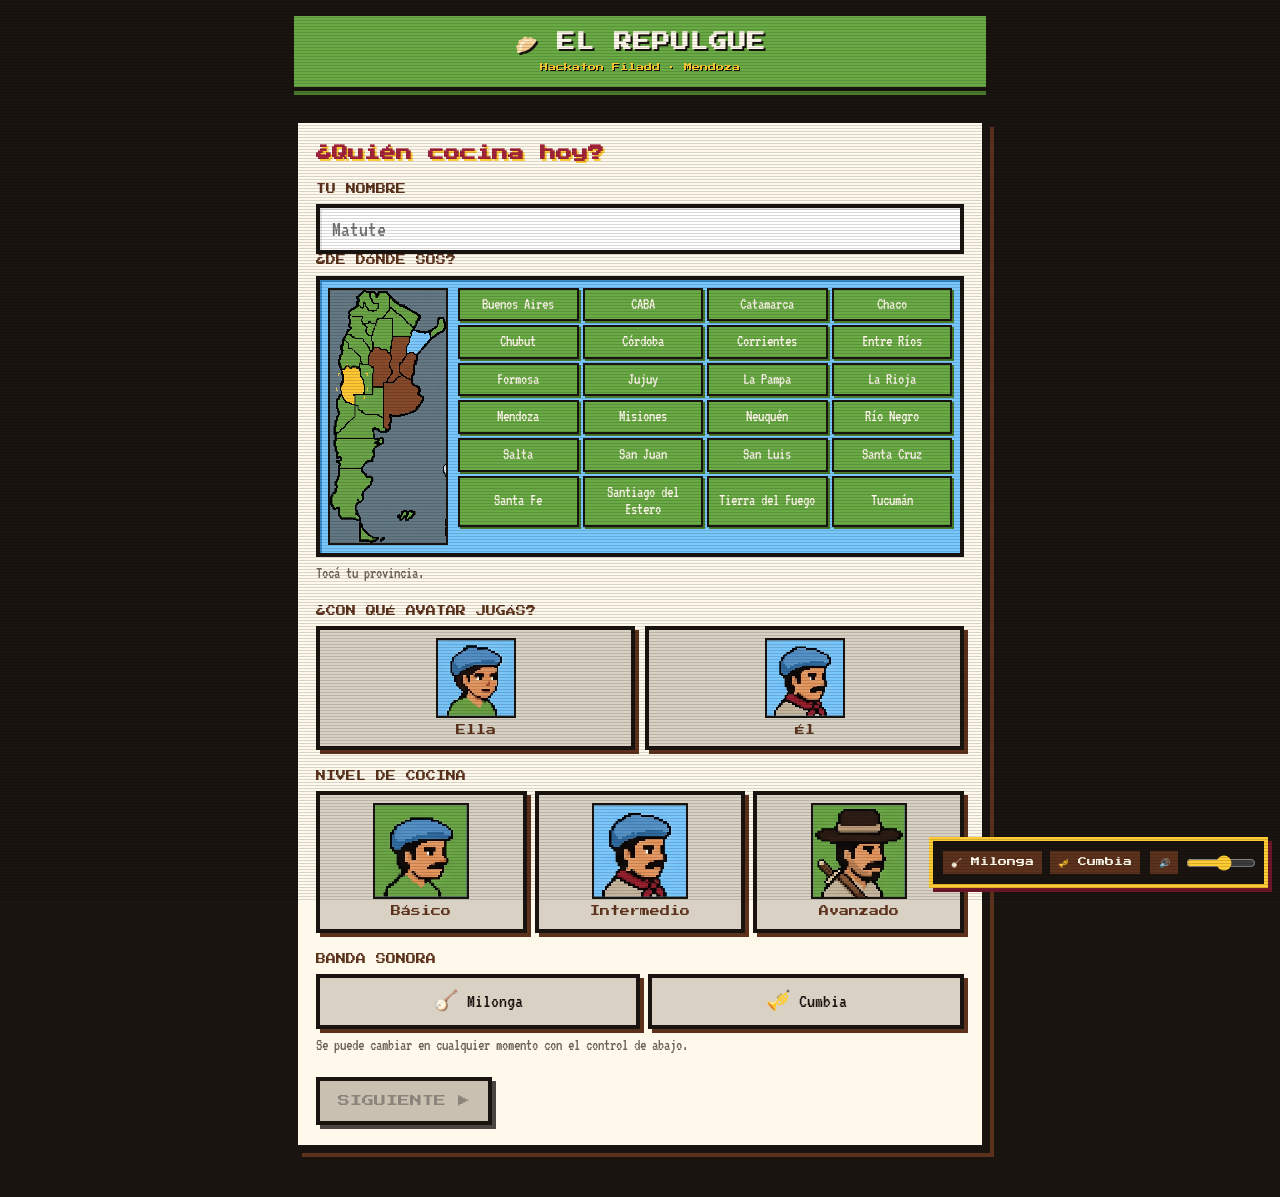
==== commit c8553653: "Renombrar el juego a "El Repulgue" Co-Authored-By: Claude Opus 4.7 (1M context) <noreply@anthropic.c" ====
--- a/index.html
+++ b/index.html
@@ -3,7 +3,7 @@
 <head>
   <meta charset="UTF-8" />
   <meta name="viewport" content="width=device-width, initial-scale=1.0" />
-  <title>Empanada Quest — Aprendé a cocinar empanadas criollas</title>
+  <title>El Repulgue — Aprendé a cocinar empanadas criollas</title>
   <link rel="preconnect" href="https://fonts.googleapis.com" />
   <link rel="preconnect" href="https://fonts.gstatic.com" crossorigin />
   <link href="https://fonts.googleapis.com/css2?family=Press+Start+2P&family=VT323&display=swap" rel="stylesheet" />
@@ -13,8 +13,8 @@
   <div class="crt-overlay"></div>
 
   <!-- Audio (loop durante todo el juego) -->
-  <audio id="audio-milonga" src="music/milonga.mp3" loop preload="auto"></audio>
-  <audio id="audio-cumbia"  src="music/cumbia.mp3"  loop preload="auto"></audio>
+  <audio id="audio-milonga" src="music/milonga-1.mp3" loop preload="auto"></audio>
+  <audio id="audio-cumbia"  src="music/cumbia-1.mp3"  loop preload="auto"></audio>
 
   <!-- Reproductor flotante -->
   <div class="music-player" id="music-player">
@@ -28,7 +28,7 @@
 
   <div class="app">
     <header class="hud">
-      <h1 class="hud__title">🥟 EMPANADA QUEST</h1>
+      <h1 class="hud__title">🥟 EL REPULGUE</h1>
       <p class="hud__tag">Hackaton Filadd · Mendoza</p>
     </header>
 
@@ -217,9 +217,16 @@
             <h3 id="shop-modal-title" class="shop-modal__title"></h3>
             <button id="shop-modal-close" class="btn btn--ghost shop-modal__close" aria-label="Cerrar">✕</button>
           </div>
-          <div class="shop-modal__dialog">
-            <span class="shop-modal__vendor" id="shop-modal-vendor">Vendedor</span>
-            <p class="shop-modal__dialog-text" id="shop-modal-dialog"></p>
+          <div class="shop-modal__scene">
+            <img class="sprite shop-modal__avatar shop-modal__avatar--vendor"
+                 src="assets/sprites/avatar-comerciante.png" alt="Comerciante" />
+            <div class="shop-modal__dialog">
+              <span class="shop-modal__vendor" id="shop-modal-vendor">Vendedor</span>
+              <p class="shop-modal__dialog-text" id="shop-modal-dialog"></p>
+            </div>
+            <img class="sprite shop-modal__avatar shop-modal__avatar--user"
+                 id="shop-modal-user-avatar"
+                 src="assets/sprites/avatar-intermedio.png" alt="Vos" />
           </div>
           <div class="shop-modal__items" id="shop-modal-items"></div>
           <button id="shop-modal-done" class="btn btn--primary">Gracias, eso es todo ▶</button>
--- a/styles.css
+++ b/styles.css
@@ -1,5 +1,5 @@
 /* ============================================================
-   Empanada Quest — estilo 8 bits gaucho
+   El Repulgue — estilo 8 bits gaucho
    Paleta limitada, tipografías pixel, bordes box-shadow, steps().
    ============================================================ */
 
@@ -774,24 +774,51 @@
   padding: 6px 10px !important;
   font-size: 10px;
 }
+.shop-modal__scene {
+  display: grid;
+  grid-template-columns: auto 1fr auto;
+  gap: 10px;
+  align-items: end;
+  margin-bottom: 14px;
+}
+.shop-modal__avatar {
+  width: 76px;
+  height: 128px;
+  object-fit: cover;
+  object-position: top center;
+  image-rendering: pixelated;
+  border: var(--pixel-half) solid var(--c-noche);
+  background: var(--c-pampa);
+  box-shadow: var(--pixel-half) var(--pixel-half) 0 var(--c-tierra-dark);
+}
+.shop-modal__avatar--user {
+  object-position: center;
+  /* espeja al user para que "mire" hacia el comerciante */
+  transform: scaleX(-1);
+}
 .shop-modal__dialog {
   position: relative;
   background: var(--c-sol);
   border: var(--pixel-half) solid var(--c-noche);
   padding: 10px 12px;
-  margin-bottom: 14px;
   box-shadow: var(--pixel-half) var(--pixel-half) 0 var(--c-tierra-dark);
+  min-height: 80px;
+  align-self: center;
 }
 .shop-modal__dialog::before {
   content: "";
   position: absolute;
-  top: -10px;
-  left: 16px;
+  top: 50%;
+  left: -10px;
+  margin-top: -6px;
   width: 0;
   height: 0;
-  border-left: 6px solid transparent;
-  border-right: 6px solid transparent;
-  border-bottom: 10px solid var(--c-noche);
+  border-top: 6px solid transparent;
+  border-bottom: 6px solid transparent;
+  border-right: 10px solid var(--c-noche);
+}
+@media (max-width: 480px) {
+  .shop-modal__avatar { width: 56px; height: 96px; }
 }
 .shop-modal__vendor {
   display: block;
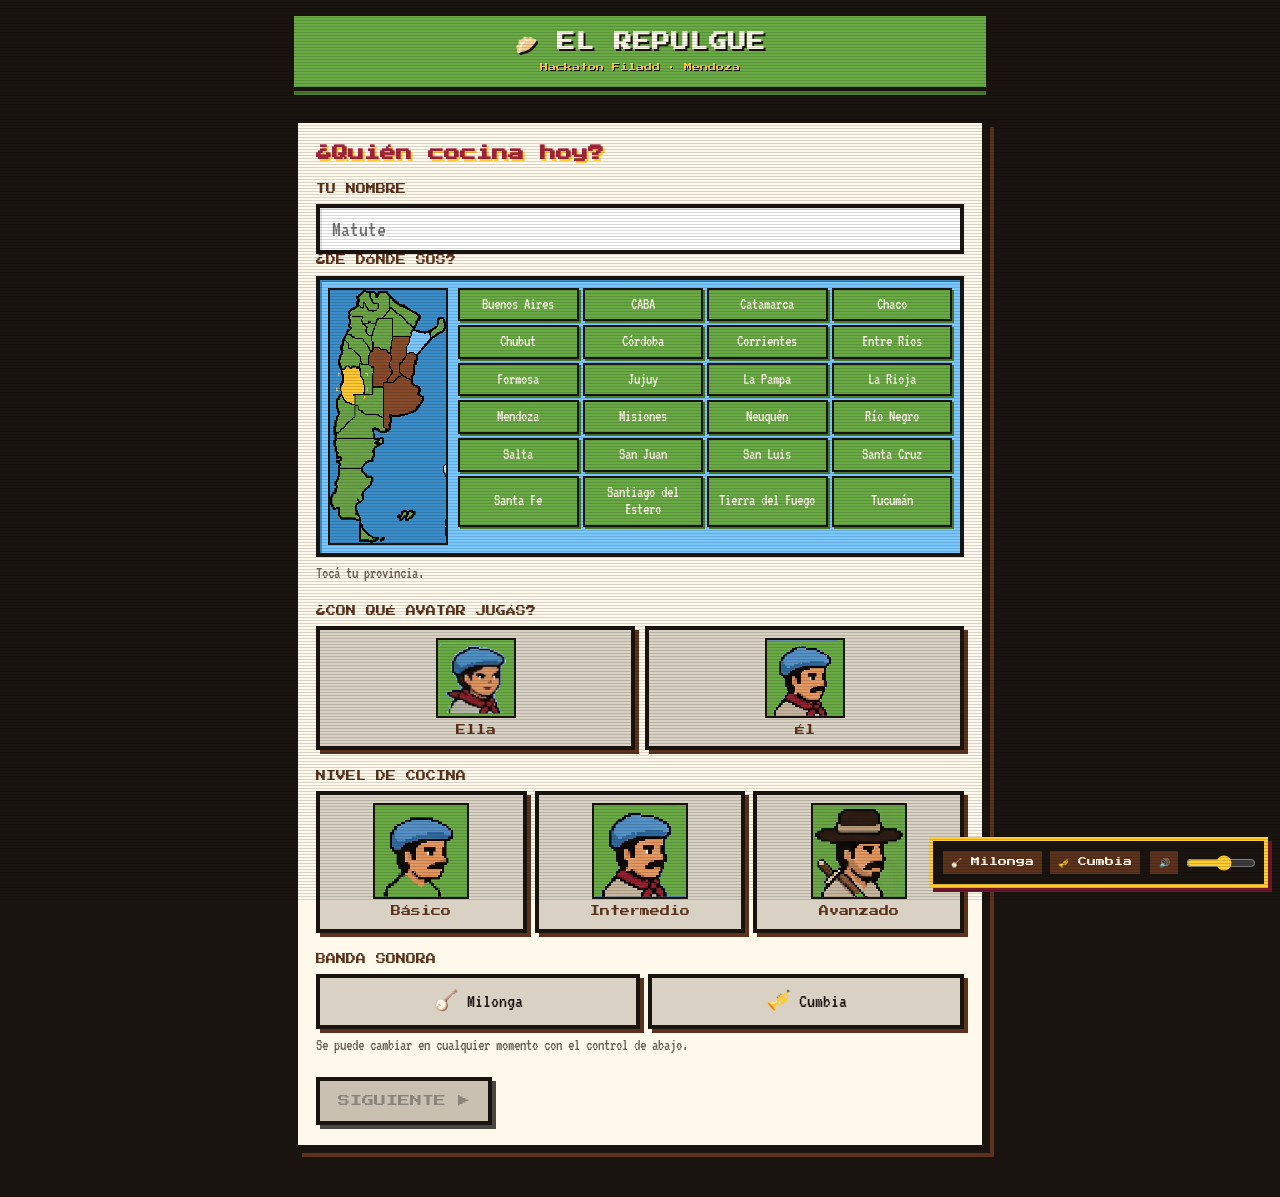
==== commit 720c8da7: "Compartir en historia de Instagram desde la pantalla final Genera una imagen 1080x1920 con canvas (a" ====
--- a/index.html
+++ b/index.html
@@ -290,7 +290,7 @@
 
         <div class="nav-row">
           <button id="btn-replay" class="btn btn--primary">🔁 Jugar de nuevo</button>
-          <button id="btn-share" class="btn btn--ghost">📋 Compartir</button>
+          <button id="btn-share" class="btn btn--ghost">📸 Compartir historia</button>
         </div>
       </section>
 
--- a/styles.css
+++ b/styles.css
@@ -934,6 +934,18 @@
   object-fit: contain;
   image-rendering: pixelated;
 }
+@media (max-width: 480px) {
+  .kitchen-scene { padding: 14px 10px 24px; }
+  .kitchen-scene__gaucho { width: 64px; height: 64px; }
+  .kitchen-scene__bubble {
+    max-width: calc(100% - 80px);
+    font-size: 15px;
+    padding: 6px 8px;
+    margin-left: 6px;
+  }
+  .kitchen-scene__bench { left: 10px; right: 10px; gap: 4px; }
+  .kitchen-scene__item { width: 36px; height: 36px; }
+}
 
 .utensils-list {
   list-style: none;
